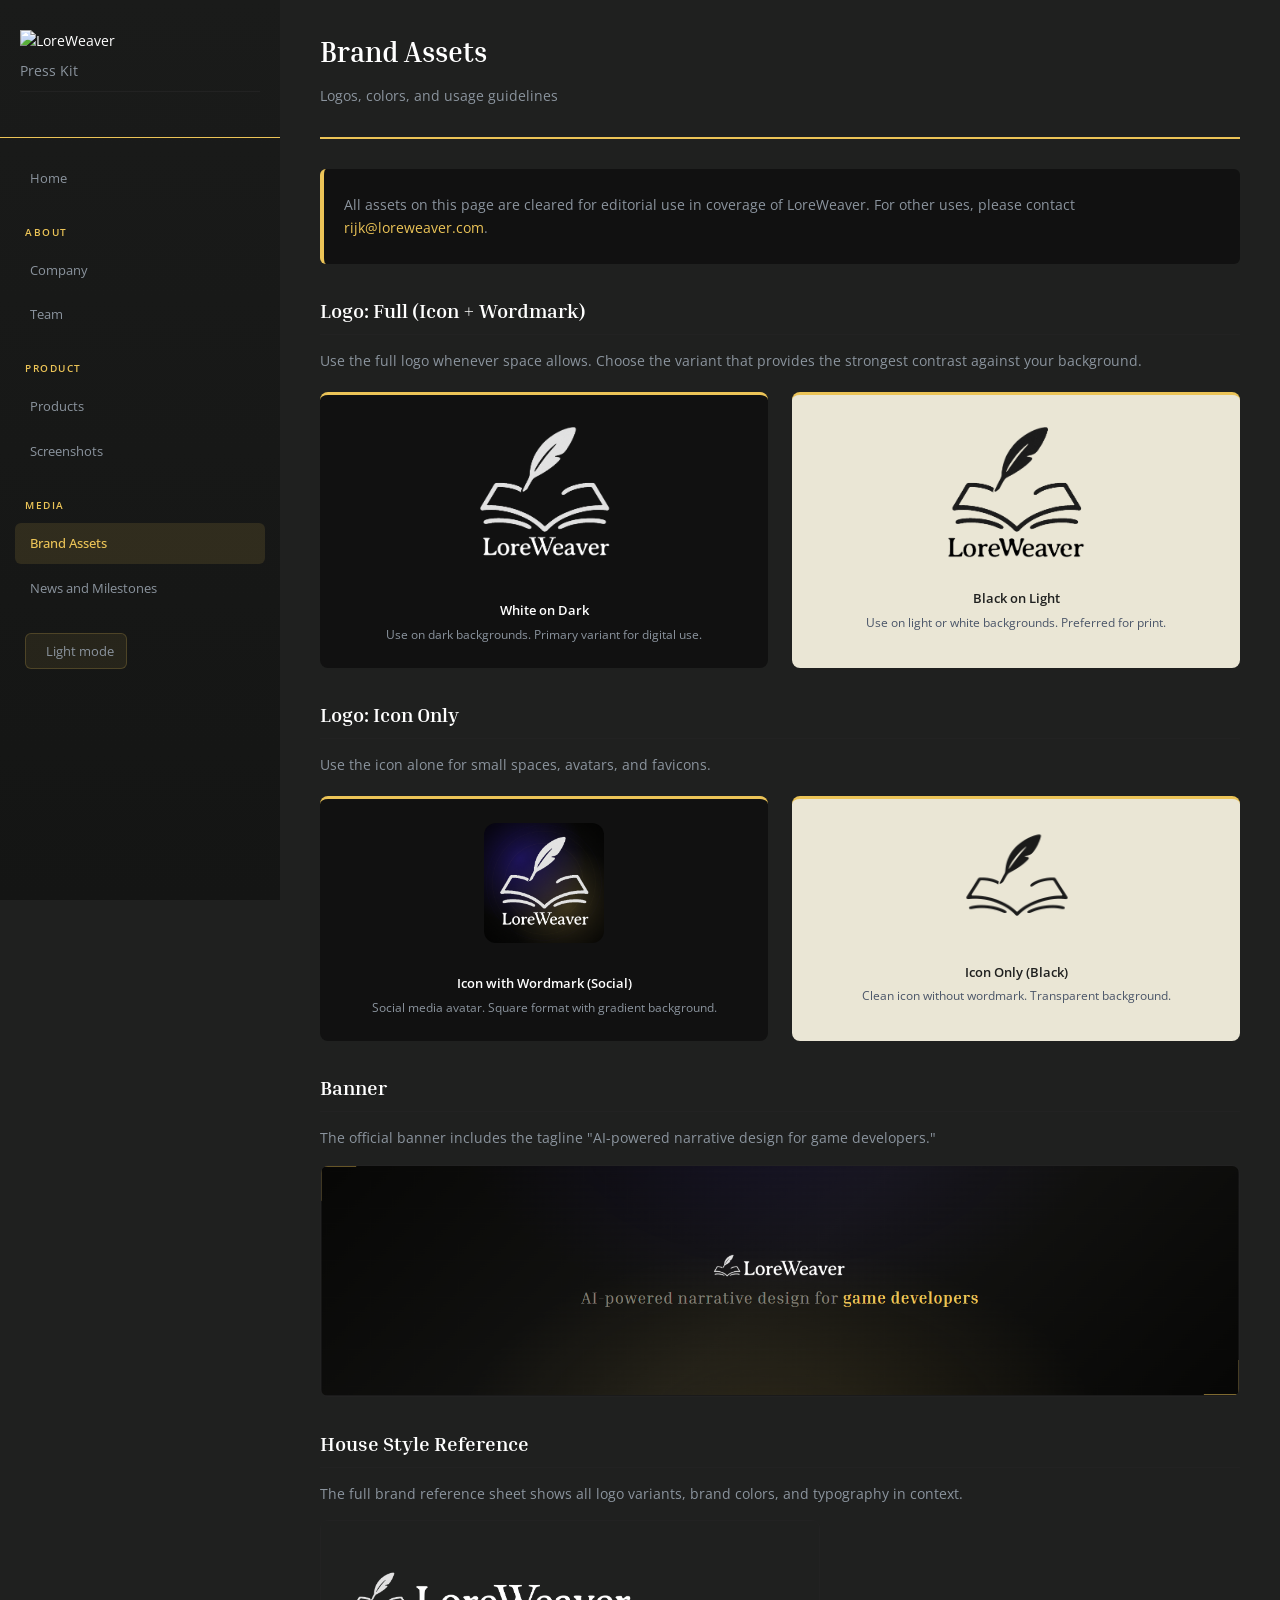
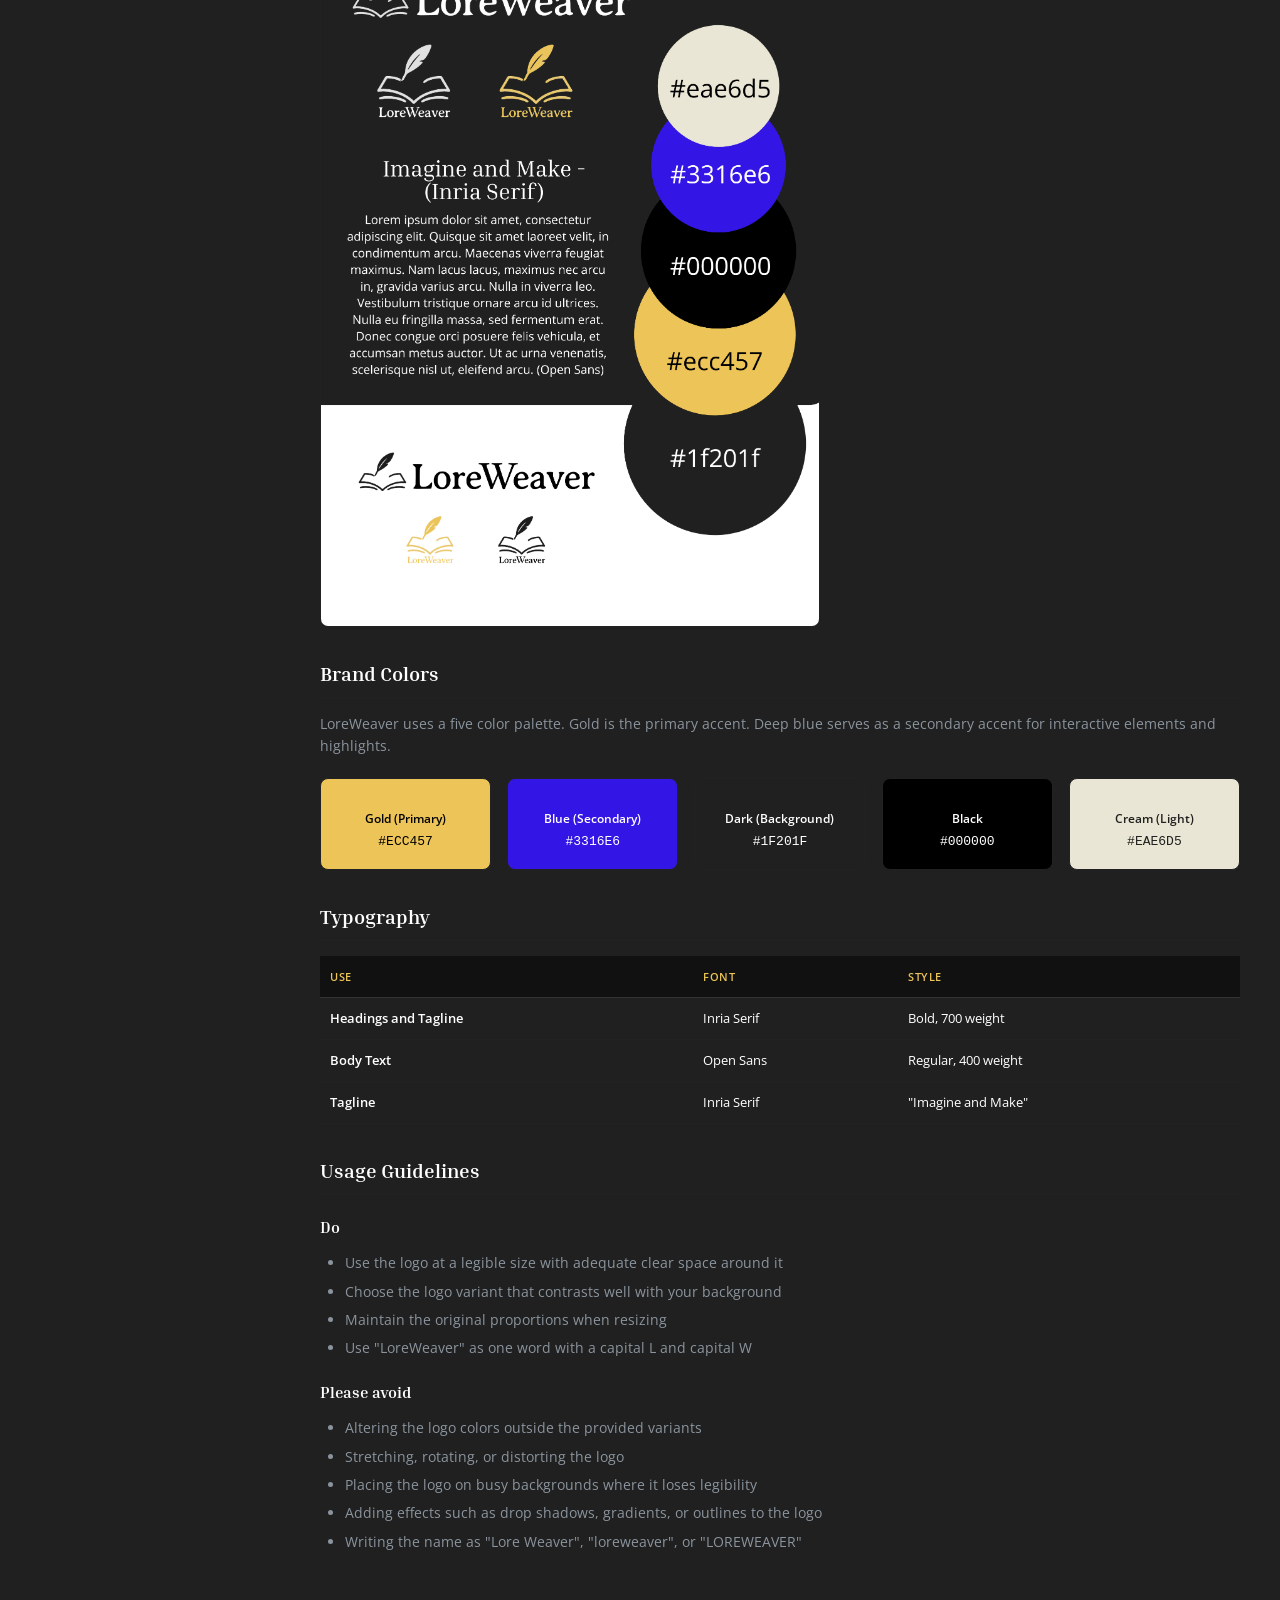
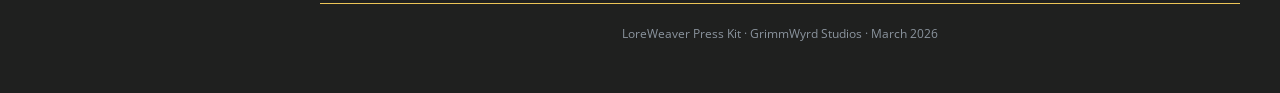
==== brand-assets.html @ c93833cc "Initial press kit site" ====
<!DOCTYPE html>
<html lang="en">
<head>
    <meta charset="UTF-8">
    <meta name="viewport" content="width=device-width, initial-scale=1.0">
    <title>Brand Assets - LoreWeaver Press Kit</title>
    <link rel="stylesheet" href="styles.css">
</head>
<body>
    <div class="page-wrapper">
        <nav class="sidebar">
            <div class="sidebar-logo">
                <img src="images/logo.png" alt="LoreWeaver">
                <h2>Press Kit</h2>
            </div>

            <div class="nav-section">
                <a href="index.html" class="nav-link">Home</a>
            </div>

            <div class="nav-section">
                <div class="nav-section-title">About</div>
                <a href="company.html" class="nav-link">Company</a>
                <a href="team.html" class="nav-link">Team</a>
            </div>

            <div class="nav-section">
                <div class="nav-section-title">Product</div>
                <a href="products.html" class="nav-link">Products</a>
                <a href="screenshots.html" class="nav-link">Screenshots</a>
            </div>

            <div class="nav-section">
                <div class="nav-section-title">Media</div>
                <a href="brand-assets.html" class="nav-link active">Brand Assets</a>
                <a href="news.html" class="nav-link">News and Milestones</a>
            </div>

            <button class="theme-toggle" id="theme-toggle" onclick="toggleTheme()" title="Toggle light/dark mode">
                <span class="theme-toggle-icon" id="theme-icon"></span> <span id="theme-label"></span>
            </button>
        </nav>

        <main class="main-content">
            <div class="page-header">
                <h1>Brand Assets</h1>
                <p class="subtitle">Logos, colors, and usage guidelines</p>
            </div>

            <div class="callout">
                <p>All assets on this page are cleared for editorial use in coverage of LoreWeaver. For other uses, please contact <a href="mailto:rijk@loreweaver.com">rijk@loreweaver.com</a>.</p>
            </div>

            <h2>Logo: Full (Icon + Wordmark)</h2>
            <p>Use the full logo whenever space allows. Choose the variant that provides the strongest contrast against your background.</p>

            <div class="asset-grid">
                <div class="asset-card dark-preview">
                    <img src="images/LoreWeaverLogo_white (1).png" alt="LoreWeaver logo, white on dark" style="max-width: 220px;">
                    <div class="asset-label" style="margin-top: 12px;">White on Dark</div>
                    <div class="asset-desc">Use on dark backgrounds. Primary variant for digital use.</div>
                </div>
                <div class="asset-card light-preview">
                    <img src="images/Logo Loreweaver transparant 2.png" alt="LoreWeaver logo, black on light" style="max-width: 220px;">
                    <div class="asset-label">Black on Light</div>
                    <div class="asset-desc">Use on light or white backgrounds. Preferred for print.</div>
                </div>
            </div>

            <h2>Logo: Icon Only</h2>
            <p>Use the icon alone for small spaces, avatars, and favicons.</p>

            <div class="asset-grid">
                <div class="asset-card dark-preview">
                    <img src="images/LoreWeaver Linkedin Logo.png" alt="LoreWeaver icon, white on dark gradient" style="max-width: 120px; border-radius: 12px;">
                    <div class="asset-label" style="margin-top: 12px;">Icon with Wordmark (Social)</div>
                    <div class="asset-desc">Social media avatar. Square format with gradient background.</div>
                </div>
                <div class="asset-card light-preview">
                    <img src="images/loreweaver_logo_black_plain.png" alt="LoreWeaver icon, black on white" style="max-width: 120px;">
                    <div class="asset-label">Icon Only (Black)</div>
                    <div class="asset-desc">Clean icon without wordmark. Transparent background.</div>
                </div>
            </div>

            <h2>Banner</h2>
            <p>The official banner includes the tagline "AI-powered narrative design for game developers."</p>

            <div style="border-radius: 8px; overflow: hidden; border: 1px solid var(--border-color); margin: 15px 0;">
                <img src="images/LoreWeaver Linkedin Banner.png" alt="LoreWeaver banner" style="width: 100%; display: block;">
            </div>

            <h2>House Style Reference</h2>
            <p>The full brand reference sheet shows all logo variants, brand colors, and typography in context.</p>

            <div style="border-radius: 8px; overflow: hidden; border: 1px solid var(--border-color); margin: 15px 0; max-width: 500px;">
                <img src="images/LoreWeaver Housestyle Reference.png" alt="LoreWeaver house style reference" style="width: 100%; display: block;">
            </div>

            <h2>Brand Colors</h2>
            <p>LoreWeaver uses a five color palette. Gold is the primary accent. Deep blue serves as a secondary accent for interactive elements and highlights.</p>

            <div class="swatch-grid">
                <div class="swatch" style="background: #ECC457;">
                    <div class="swatch-label" style="color: #000;">Gold (Primary)</div>
                    <div class="swatch-hex" style="color: #000;">#ECC457</div>
                </div>
                <div class="swatch" style="background: #3316E6;">
                    <div class="swatch-label" style="color: #FFF;">Blue (Secondary)</div>
                    <div class="swatch-hex" style="color: #FFF;">#3316E6</div>
                </div>
                <div class="swatch" style="background: #1F201F;">
                    <div class="swatch-label" style="color: #FFF;">Dark (Background)</div>
                    <div class="swatch-hex" style="color: #FFF;">#1F201F</div>
                </div>
                <div class="swatch" style="background: #000000;">
                    <div class="swatch-label" style="color: #FFF;">Black</div>
                    <div class="swatch-hex" style="color: #FFF;">#000000</div>
                </div>
                <div class="swatch" style="background: #EAE6D5;">
                    <div class="swatch-label" style="color: #1F201F;">Cream (Light)</div>
                    <div class="swatch-hex" style="color: #1F201F;">#EAE6D5</div>
                </div>
            </div>

            <h2>Typography</h2>
            <table>
                <thead>
                <tr>
                    <th>Use</th>
                    <th>Font</th>
                    <th>Style</th>
                </tr>
                </thead>
                <tbody>
                <tr>
                    <td><strong>Headings and Tagline</strong></td>
                    <td>Inria Serif</td>
                    <td>Bold, 700 weight</td>
                </tr>
                <tr>
                    <td><strong>Body Text</strong></td>
                    <td>Open Sans</td>
                    <td>Regular, 400 weight</td>
                </tr>
                <tr>
                    <td><strong>Tagline</strong></td>
                    <td>Inria Serif</td>
                    <td>"Imagine and Make"</td>
                </tr>
                </tbody>
            </table>

            <h2>Usage Guidelines</h2>
            <h3>Do</h3>
            <ul>
                <li>Use the logo at a legible size with adequate clear space around it</li>
                <li>Choose the logo variant that contrasts well with your background</li>
                <li>Maintain the original proportions when resizing</li>
                <li>Use "LoreWeaver" as one word with a capital L and capital W</li>
            </ul>

            <h3>Please avoid</h3>
            <ul>
                <li>Altering the logo colors outside the provided variants</li>
                <li>Stretching, rotating, or distorting the logo</li>
                <li>Placing the logo on busy backgrounds where it loses legibility</li>
                <li>Adding effects such as drop shadows, gradients, or outlines to the logo</li>
                <li>Writing the name as "Lore Weaver", "loreweaver", or "LOREWEAVER"</li>
            </ul>

            <div class="page-footer">
                LoreWeaver Press Kit &middot; GrimmWyrd Studios &middot; March 2026
            </div>
        </main>
    </div>
<script>
(function() {
    var theme = localStorage.getItem('presskit-theme') || 'dark';
    document.documentElement.setAttribute('data-theme', theme);
    function updateBtn(t) {
        var icon = document.getElementById('theme-icon');
        var label = document.getElementById('theme-label');
        if (icon) icon.textContent = '';
        if (label) label.textContent = t === 'dark' ? 'Light mode' : 'Dark mode';
    }
    window.toggleTheme = function() {
        var current = document.documentElement.getAttribute('data-theme') || 'dark';
        var next = current === 'dark' ? 'light' : 'dark';
        document.documentElement.setAttribute('data-theme', next);
        localStorage.setItem('presskit-theme', next);
        updateBtn(next);
    };
    document.addEventListener('DOMContentLoaded', function() { updateBtn(theme); });
})();
</script>
</body>
</html>
---- styles.css ----
/* LoreWeaver Press Kit - Dark Premium Theme */
/* Matches LoreWeaver house style */

@import url('https://fonts.googleapis.com/css2?family=Inria+Serif:wght@400;700&family=Open+Sans:wght@300;400;500;600;700&display=swap');

:root {
    --primary-color: #ECC457;
    --secondary-color: #D4A843;
    --accent-color: #ECC457;
    --tertiary-color: #3316E6;
    --text-color: #FFFFFF;
    --text-light: #8B949E;
    --border-color: #222222;
    --bg-light: #111111;
    --bg-white: #111111;
    --bg-body: #1F201F;
    --bg-cream: #eae6d5;
    --success-color: #38a169;
    --warning-color: #ECC457;
    --danger-color: #e53e3e;
    --info-color: #ECC457;
}

/* Light Mode Overrides */
[data-theme="light"] {
    --primary-color: #D4A843;
    --secondary-color: #B8922E;
    --accent-color: #D4A843;
    --text-color: #1F201F;
    --text-light: #4a5568;
    --border-color: #e2e8f0;
    --bg-light: #FFFFFF;
    --bg-white: #FFFFFF;
    --bg-body: #F5F5F0;
}

[data-theme="light"] .page-header h1,
[data-theme="light"] h2,
[data-theme="light"] h3 {
    color: #1F201F;
}

[data-theme="light"] td,
[data-theme="light"] strong,
[data-theme="light"] li strong {
    color: #1F201F;
}

[data-theme="light"] thead {
    background: #F0EDE6;
}

[data-theme="light"] th {
    border-bottom: 1px solid #d4cfc4;
}

[data-theme="light"] tbody tr:hover {
    background: #F9F8F5;
}

[data-theme="light"] .card {
    background: #FFFFFF;
    box-shadow: 0 1px 3px rgba(0, 0, 0, 0.1);
}

[data-theme="light"] blockquote,
[data-theme="light"] .callout {
    background: #FFFFFF;
}

[data-theme="light"] code {
    background: #F0EDE6;
}

/* Sidebar stays dark in both modes */
.sidebar,
.sidebar .nav-section-title,
.sidebar .nav-link,
.sidebar .nav-link:hover,
.sidebar .nav-link.active,
.sidebar .sidebar-logo h2 {
    color: revert;
}

.sidebar .nav-section-title {
    color: #ECC457;
}

.sidebar .nav-link {
    color: #8B949E;
}

.sidebar .nav-link:hover {
    color: #FFFFFF;
}

.sidebar .nav-link.active {
    color: #ECC457;
}

.sidebar .sidebar-logo h2 {
    color: #8B949E;
}

/* Theme Toggle Button */
.theme-toggle {
    display: flex;
    align-items: center;
    justify-content: center;
    margin: 10px 25px;
    padding: 8px 12px;
    background: rgba(236, 196, 87, 0.08);
    border: 1px solid rgba(236, 196, 87, 0.2);
    border-radius: 6px;
    color: #8B949E;
    font-size: 13px;
    font-family: 'Open Sans', sans-serif;
    cursor: pointer;
    transition: all 0.2s ease;
}

.theme-toggle:hover {
    background: rgba(236, 196, 87, 0.15);
    color: #FFFFFF;
}

.theme-toggle-icon {
    margin-right: 8px;
    font-size: 16px;
}

* {
    margin: 0;
    padding: 0;
    box-sizing: border-box;
}

body {
    font-family: 'Open Sans', -apple-system, BlinkMacSystemFont, 'Segoe UI', Roboto, sans-serif;
    font-size: 14px;
    line-height: 1.6;
    color: var(--text-color);
    background: var(--bg-body);
}

/* Layout */
.page-wrapper {
    display: flex;
    min-height: 100vh;
}

/* Sidebar Navigation */
.sidebar {
    width: 280px;
    background: linear-gradient(180deg, #1a1b1a, #141514);
    color: white;
    padding: 20px 0;
    position: fixed;
    height: 100vh;
    overflow-y: auto;
}

.sidebar-logo {
    padding: 10px 20px 30px;
    border-bottom: 1px solid var(--primary-color);
    margin-bottom: 20px;
}

.sidebar-logo img {
    max-width: 180px;
    height: auto;
}

.sidebar-logo h2 {
    font-family: 'Open Sans', sans-serif;
    font-size: 14px;
    font-weight: 400;
    color: var(--text-light);
    margin-top: 8px;
}

.nav-section {
    padding: 0 15px;
    margin-bottom: 25px;
}

.nav-section-title {
    font-size: 10px;
    text-transform: uppercase;
    letter-spacing: 1.5px;
    color: var(--primary-color);
    padding: 0 10px;
    margin-bottom: 10px;
    font-family: 'Open Sans', sans-serif;
    font-weight: 600;
}

.nav-link {
    display: block;
    padding: 10px 15px;
    color: var(--text-light);
    text-decoration: none;
    border-radius: 6px;
    margin-bottom: 4px;
    font-size: 13px;
    font-family: 'Open Sans', sans-serif;
    transition: all 0.2s ease;
}

.nav-link:hover {
    background: rgba(236, 196, 87, 0.08);
    color: #FFFFFF;
}

.nav-link.active {
    background: rgba(236, 196, 87, 0.12);
    color: var(--primary-color);
    font-weight: 500;
}

/* Main Content */
.main-content {
    flex: 1;
    margin-left: 280px;
    padding: 30px 40px;
    max-width: 1200px;
    background: var(--bg-body);
}

/* Page Header */
.page-header {
    margin-bottom: 30px;
    padding-bottom: 20px;
    border-bottom: 2px solid var(--primary-color);
}

.page-header h1 {
    font-family: 'Inria Serif', Georgia, serif;
    font-size: 28px;
    font-weight: 700;
    color: #FFFFFF;
    margin-bottom: 8px;
}

.page-header .subtitle {
    color: var(--text-light);
    font-size: 14px;
}

.page-header .version-badge {
    display: inline-block;
    background: var(--primary-color);
    color: #000000;
    padding: 3px 10px;
    border-radius: 4px;
    font-size: 11px;
    font-weight: 600;
    margin-left: 10px;
    vertical-align: middle;
    font-family: 'Open Sans', sans-serif;
}

/* Section Headers */
h2 {
    font-family: 'Inria Serif', Georgia, serif;
    font-size: 20px;
    font-weight: 700;
    color: #FFFFFF;
    margin: 30px 0 15px 0;
    padding-bottom: 8px;
    border-bottom: 1px solid var(--border-color);
}

h3 {
    font-family: 'Inria Serif', Georgia, serif;
    font-size: 16px;
    font-weight: 700;
    color: #FFFFFF;
    margin: 20px 0 12px 0;
}

h4 {
    font-family: 'Inria Serif', Georgia, serif;
    font-size: 14px;
    font-weight: 700;
    color: var(--text-light);
    margin: 15px 0 10px 0;
}

/* Cards */
.card {
    background: #111111;
    border-radius: 8px;
    box-shadow: 0 1px 3px rgba(0, 0, 0, 0.4);
    padding: 20px;
    margin-bottom: 20px;
    border-top: 3px solid var(--primary-color);
}

/* Tables */
table {
    width: 100%;
    border-collapse: collapse;
    margin: 15px 0;
    font-size: 13px;
}

thead {
    background: #111111;
}

th {
    padding: 12px 10px;
    text-align: left;
    font-weight: 600;
    font-size: 11px;
    color: var(--primary-color);
    text-transform: uppercase;
    letter-spacing: 0.5px;
    border-bottom: 1px solid #333333;
}

td {
    padding: 10px;
    border-bottom: 1px solid var(--border-color);
    color: #FFFFFF;
}

tbody tr:hover {
    background: #1a1a1a;
}

/* Callouts */
.callout {
    padding: 15px 20px;
    border-radius: 6px;
    margin: 15px 0;
    border-left: 4px solid var(--primary-color);
    background: #111111;
    color: var(--text-light);
}

blockquote {
    padding: 15px 20px;
    border-radius: 6px;
    margin: 15px 0;
    border-left: 4px solid var(--primary-color);
    background: #111111;
    color: var(--text-light);
}

blockquote p {
    margin: 0;
}

/* Lists */
ul, ol {
    margin: 10px 0;
    padding-left: 25px;
}

li {
    margin: 6px 0;
    color: var(--text-light);
}

li strong {
    color: #FFFFFF;
}

/* Paragraphs */
p {
    margin: 10px 0;
    color: var(--text-light);
}

/* Bold and Strong */
strong {
    font-weight: 600;
    color: #FFFFFF;
}

/* Links */
a {
    color: var(--primary-color);
    text-decoration: none;
}

a:hover {
    text-decoration: underline;
}

/* Horizontal Rules */
hr {
    border: none;
    border-top: 1px solid var(--primary-color);
    margin: 30px 0;
}

/* Footer */
.page-footer {
    margin-top: 50px;
    padding: 20px 0;
    border-top: 1px solid var(--primary-color);
    color: var(--text-light);
    font-size: 12px;
    text-align: center;
}

/* Hero */
.hero { text-align: center; padding: 40px 0 30px; }
.hero h1 { font-family: 'Inria Serif', serif; font-size: 36px; color: #FFFFFF; margin-bottom: 12px; border-bottom: none; }
.hero .tagline { color: var(--text-light); font-size: 16px; margin-bottom: 8px; }

/* Metrics Grid */
.metrics-grid { display: grid; grid-template-columns: repeat(4, 1fr); gap: 20px; margin: 30px 0; }
.metric-card { background: #111111; border-radius: 8px; padding: 24px; text-align: center; border-top: 3px solid var(--primary-color); }
.metric-value { font-family: 'Inria Serif', serif; font-size: 32px; font-weight: 700; color: var(--primary-color); }
.metric-label { font-size: 12px; color: var(--text-light); text-transform: uppercase; letter-spacing: 0.5px; margin-top: 8px; }

[data-theme="light"] .metric-card { background: #FFFFFF; box-shadow: 0 1px 3px rgba(0,0,0,0.1); }
[data-theme="light"] .hero h1 { color: #1F201F; }

/* Quick Links */
.quick-links { display: grid; grid-template-columns: repeat(2, 1fr); gap: 20px; margin: 20px 0; }
.quick-link-group { background: #111111; border-radius: 8px; padding: 20px; border-top: 3px solid var(--primary-color); }
.quick-link-group h3 { font-family: 'Inria Serif', serif; font-size: 14px; color: var(--primary-color); text-transform: uppercase; letter-spacing: 0.5px; margin-bottom: 12px; }
.quick-link-group a { display: block; color: var(--text-light); text-decoration: none; padding: 4px 0; font-size: 13px; }
.quick-link-group a:hover { color: #FFFFFF; }
[data-theme="light"] .quick-link-group { background: #FFFFFF; box-shadow: 0 1px 3px rgba(0,0,0,0.1); }
[data-theme="light"] .quick-link-group a:hover { color: #1F201F; }

/* Team Grid */
.team-grid {
    display: grid;
    grid-template-columns: repeat(3, 1fr);
    gap: 24px;
    margin: 20px 0;
}

.team-card {
    background: #111111;
    border-radius: 8px;
    padding: 24px;
    text-align: center;
    border-top: 3px solid var(--primary-color);
}

.team-card img {
    width: 120px;
    height: 120px;
    border-radius: 50%;
    object-fit: cover;
    margin-bottom: 16px;
    border: 2px solid var(--primary-color);
}

.team-card .team-name {
    font-family: 'Inria Serif', serif;
    font-size: 16px;
    font-weight: 700;
    color: #FFFFFF;
    margin-bottom: 4px;
}

.team-card .team-role {
    font-size: 13px;
    color: var(--primary-color);
    font-weight: 600;
    margin-bottom: 8px;
}

.team-card .team-bio {
    font-size: 13px;
    color: var(--text-light);
    line-height: 1.5;
}

[data-theme="light"] .team-card {
    background: #FFFFFF;
    box-shadow: 0 1px 3px rgba(0,0,0,0.1);
}

[data-theme="light"] .team-card .team-name {
    color: #1F201F;
}

/* Asset Grid */
.asset-grid {
    display: grid;
    grid-template-columns: repeat(2, 1fr);
    gap: 24px;
    margin: 20px 0;
}

.asset-card {
    background: #111111;
    border-radius: 8px;
    padding: 24px;
    border-top: 3px solid var(--primary-color);
    text-align: center;
}

.asset-card.dark-preview {
    background: #111111;
}

.asset-card.light-preview {
    background: #eae6d5;
}

[data-theme="light"] .asset-card.dark-preview {
    background: #1F201F;
}

[data-theme="light"] .asset-card.light-preview {
    background: #eae6d5;
}

.asset-card img {
    max-width: 200px;
    max-height: 150px;
    height: auto;
    margin-bottom: 12px;
}

.asset-card .asset-label {
    font-size: 13px;
    font-weight: 600;
    color: #FFFFFF;
    margin-bottom: 4px;
}

.asset-card.light-preview .asset-label {
    color: #1F201F;
}

.asset-card .asset-desc {
    font-size: 12px;
    color: var(--text-light);
}

.asset-card.light-preview .asset-desc {
    color: #4a5568;
}

/* Color Swatches */
.swatch-grid {
    display: grid;
    grid-template-columns: repeat(5, 1fr);
    gap: 16px;
    margin: 20px 0;
}

.swatch {
    border-radius: 8px;
    padding: 30px 16px 16px;
    text-align: center;
    border: 1px solid var(--border-color);
}

.swatch .swatch-label {
    font-size: 12px;
    font-weight: 600;
    margin-bottom: 4px;
}

.swatch .swatch-hex {
    font-size: 13px;
    font-family: 'Consolas', monospace;
}

/* Screenshot Gallery */
.screenshot-grid {
    display: grid;
    grid-template-columns: 1fr;
    gap: 30px;
    margin: 20px 0;
}

.screenshot-item {
    background: #111111;
    border-radius: 8px;
    overflow: hidden;
    border: 1px solid var(--border-color);
}

.screenshot-item img {
    width: 100%;
    display: block;
    cursor: pointer;
    transition: transform 0.2s;
}

.screenshot-item img:hover {
    transform: scale(1.01);
}

.screenshot-item .screenshot-caption {
    padding: 16px 20px;
    font-size: 13px;
    color: var(--text-light);
}

.screenshot-item .screenshot-caption strong {
    color: #FFFFFF;
    display: block;
    margin-bottom: 4px;
}

[data-theme="light"] .screenshot-item {
    background: #FFFFFF;
    box-shadow: 0 1px 3px rgba(0,0,0,0.1);
}

/* Boilerplate / Copy Block */
.copy-block {
    background: #111111;
    border-radius: 8px;
    padding: 20px;
    margin: 15px 0;
    border-left: 4px solid var(--primary-color);
    position: relative;
}

.copy-block p {
    color: var(--text-light);
    margin: 0;
    line-height: 1.7;
}

.copy-block .copy-label {
    font-size: 11px;
    text-transform: uppercase;
    letter-spacing: 1px;
    color: var(--primary-color);
    font-weight: 600;
    margin-bottom: 8px;
    display: block;
}

[data-theme="light"] .copy-block {
    background: #FFFFFF;
}

/* Milestone Timeline */
.timeline {
    margin: 20px 0;
    padding-left: 0;
    list-style: none;
}

.timeline-item {
    position: relative;
    padding: 0 0 24px 30px;
    border-left: 2px solid var(--border-color);
    margin-left: 8px;
}

.timeline-item:last-child {
    border-left-color: transparent;
}

.timeline-item::before {
    content: '';
    position: absolute;
    left: -7px;
    top: 4px;
    width: 12px;
    height: 12px;
    border-radius: 50%;
    background: var(--primary-color);
}

.timeline-item .timeline-date {
    font-size: 12px;
    color: var(--primary-color);
    font-weight: 600;
    margin-bottom: 4px;
}

.timeline-item .timeline-content {
    font-size: 14px;
    color: var(--text-light);
}

.timeline-item .timeline-content strong {
    color: #FFFFFF;
}

/* Responsive */
@media (max-width: 1024px) {
    .sidebar {
        width: 240px;
    }
    .main-content {
        margin-left: 240px;
        padding: 20px;
    }
}

@media (max-width: 768px) {
    .sidebar {
        position: relative;
        width: 100%;
        height: auto;
    }
    .main-content {
        margin-left: 0;
    }
    .page-wrapper {
        flex-direction: column;
    }
    .team-grid {
        grid-template-columns: repeat(2, 1fr);
    }
    .asset-grid {
        grid-template-columns: 1fr;
    }
    .swatch-grid {
        grid-template-columns: repeat(3, 1fr);
    }
    .metrics-grid {
        grid-template-columns: repeat(2, 1fr);
    }
    .quick-links {
        grid-template-columns: 1fr;
    }
}

@media (max-width: 480px) {
    .team-grid {
        grid-template-columns: 1fr;
    }
    .swatch-grid {
        grid-template-columns: repeat(2, 1fr);
    }
}

/* Print Styles */
@media print {
    .sidebar {
        display: none;
    }
    .main-content {
        margin-left: 0;
        padding: 0;
    }
    .page-wrapper {
        display: block;
    }
    .card {
        box-shadow: none;
        border: 1px solid var(--border-color);
    }
}
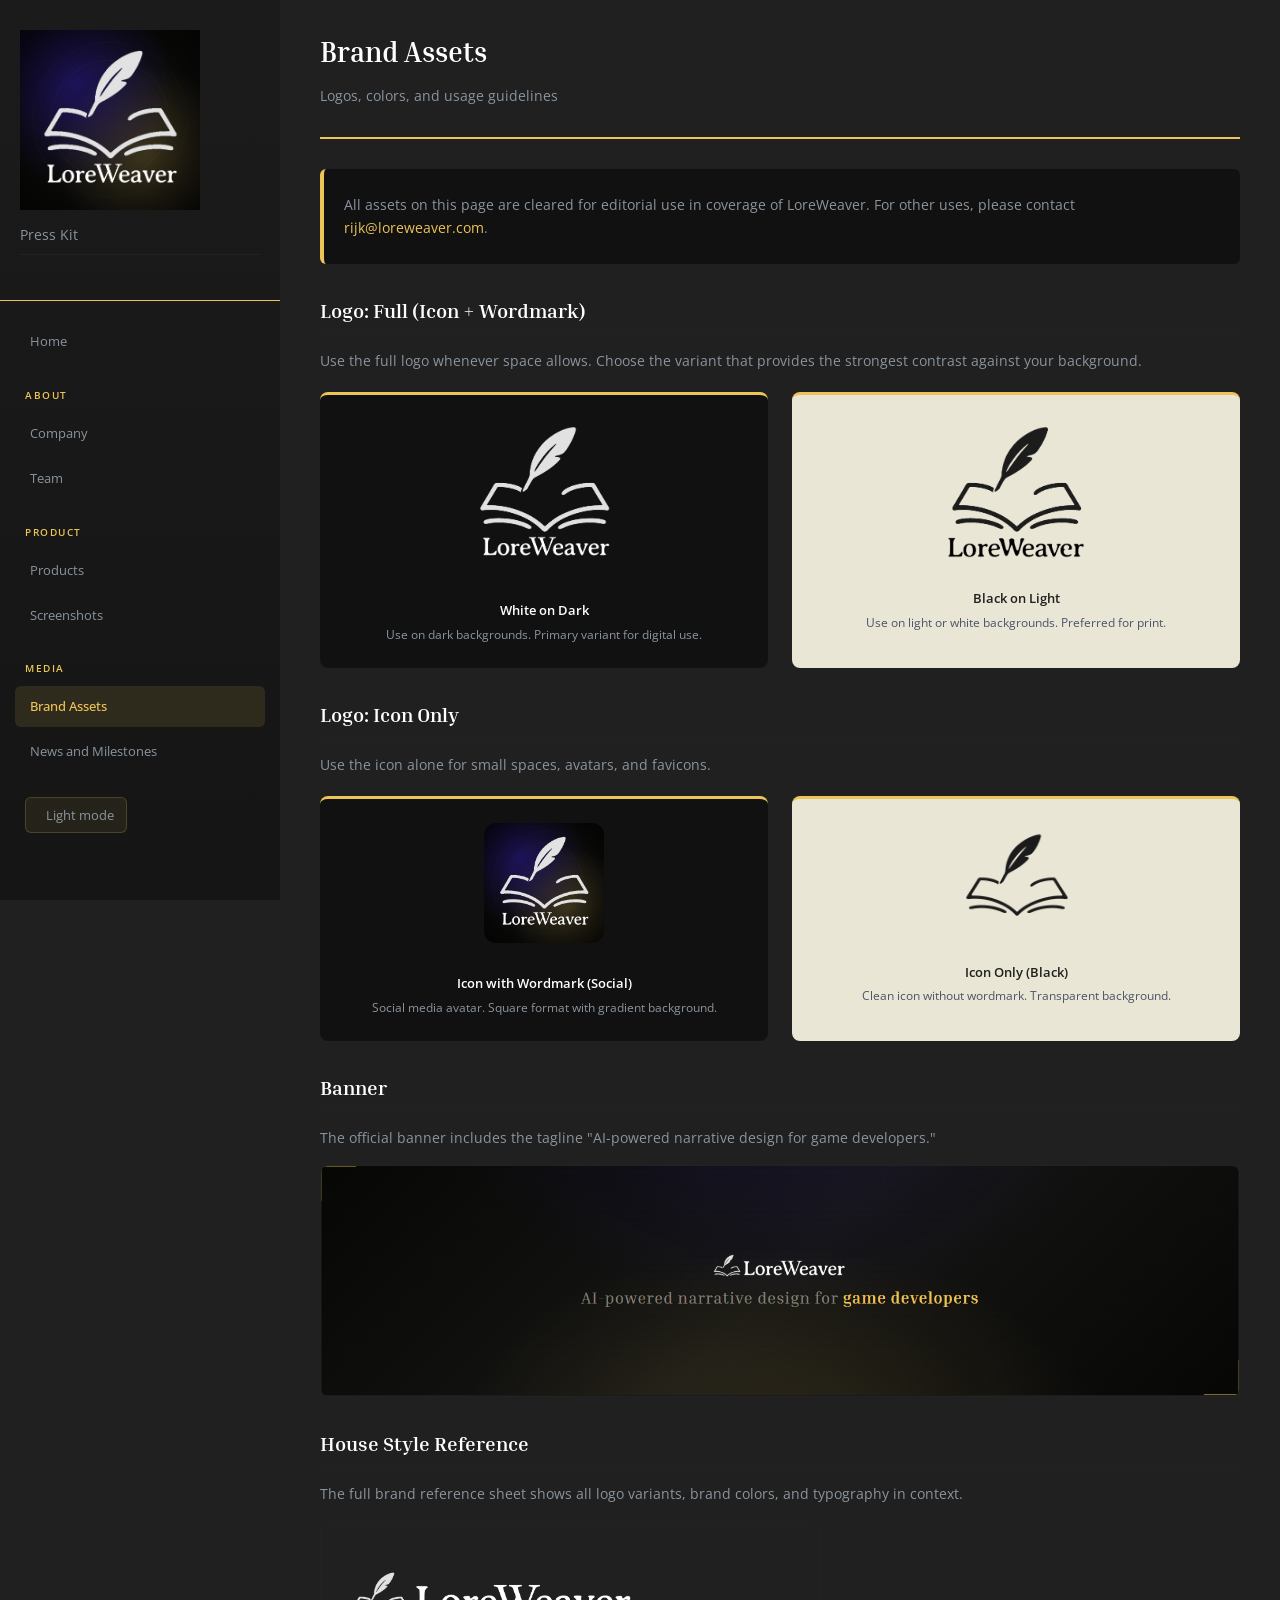
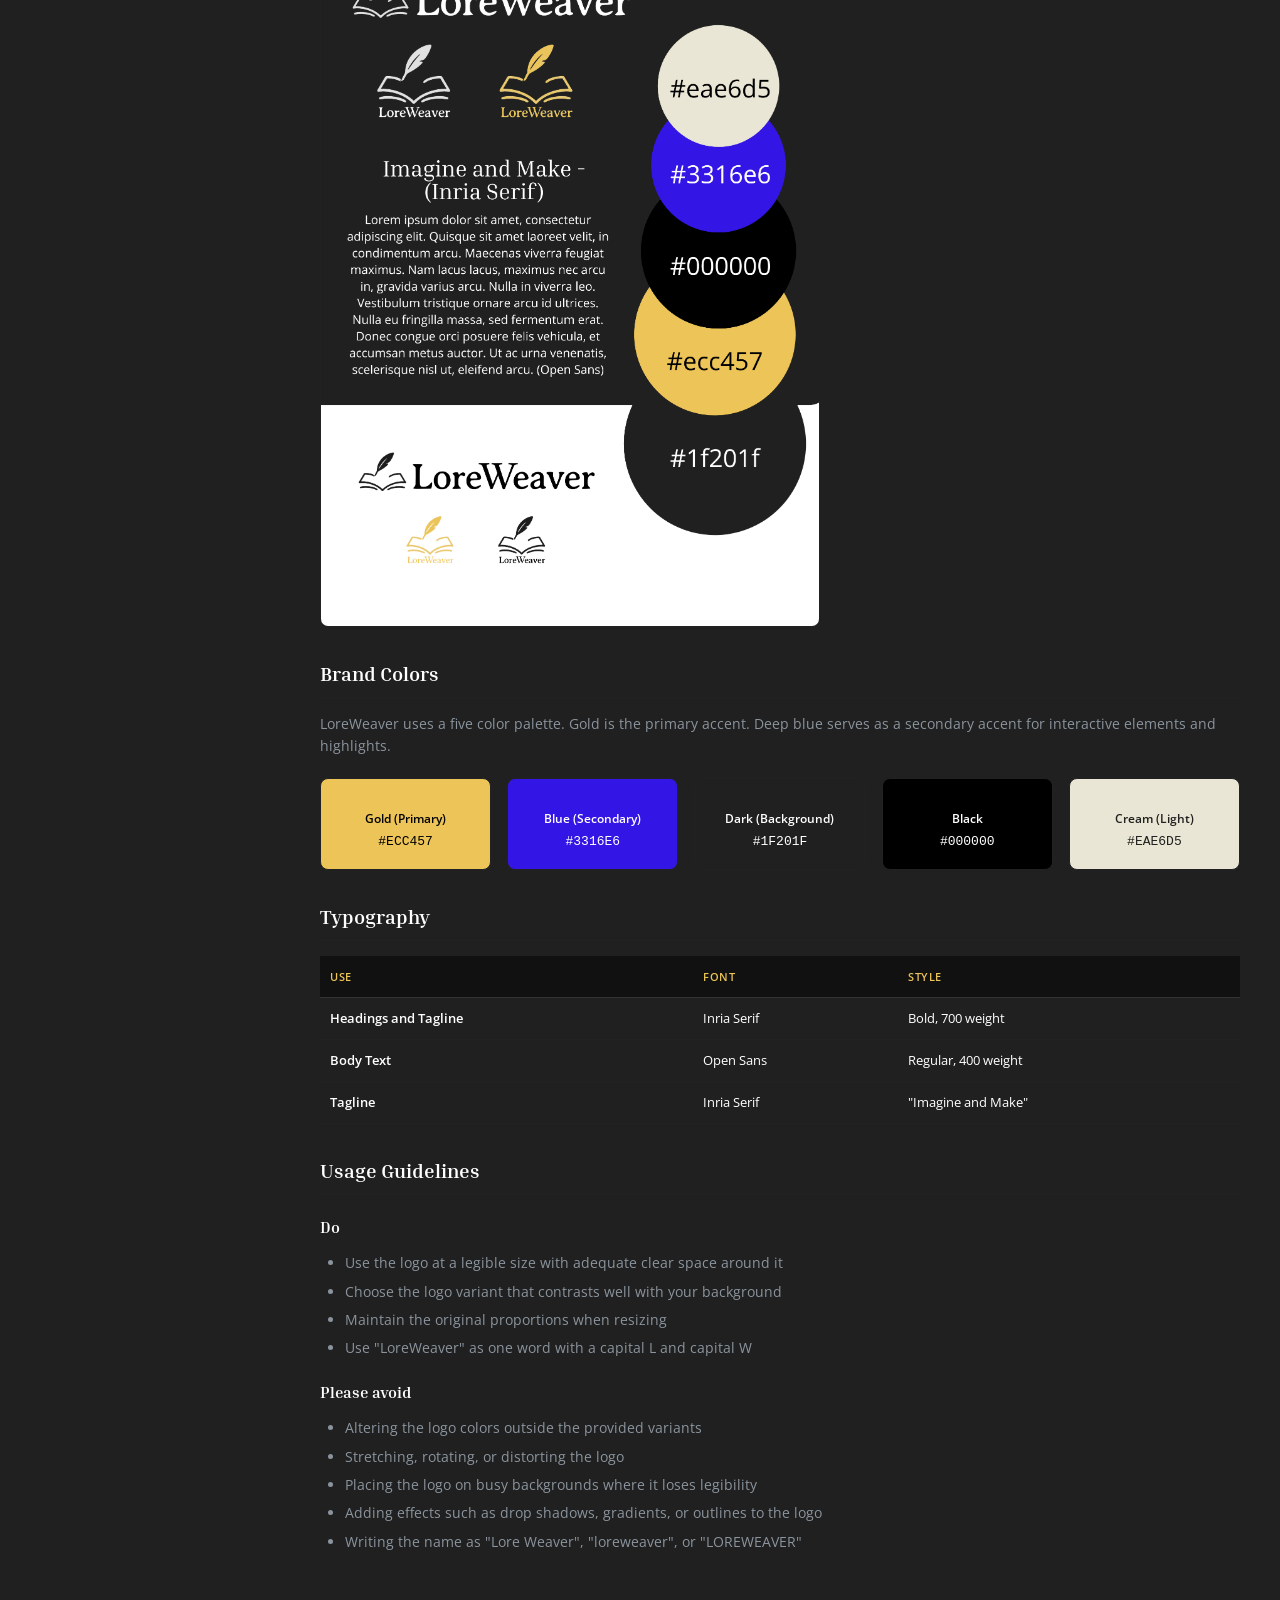
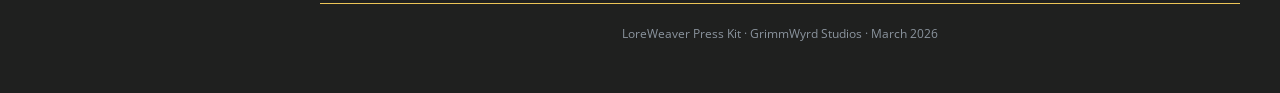
==== commit cdc40e47: "Fix sidebar logo path, add missing logo.png" ====
--- a/brand-assets.html
+++ b/brand-assets.html
@@ -10,7 +10,7 @@
     <div class="page-wrapper">
         <nav class="sidebar">
             <div class="sidebar-logo">
-                <img src="images/logo.png" alt="LoreWeaver">
+                <img src="images/LoreWeaver Linkedin Logo.png" alt="LoreWeaver">
                 <h2>Press Kit</h2>
             </div>
 
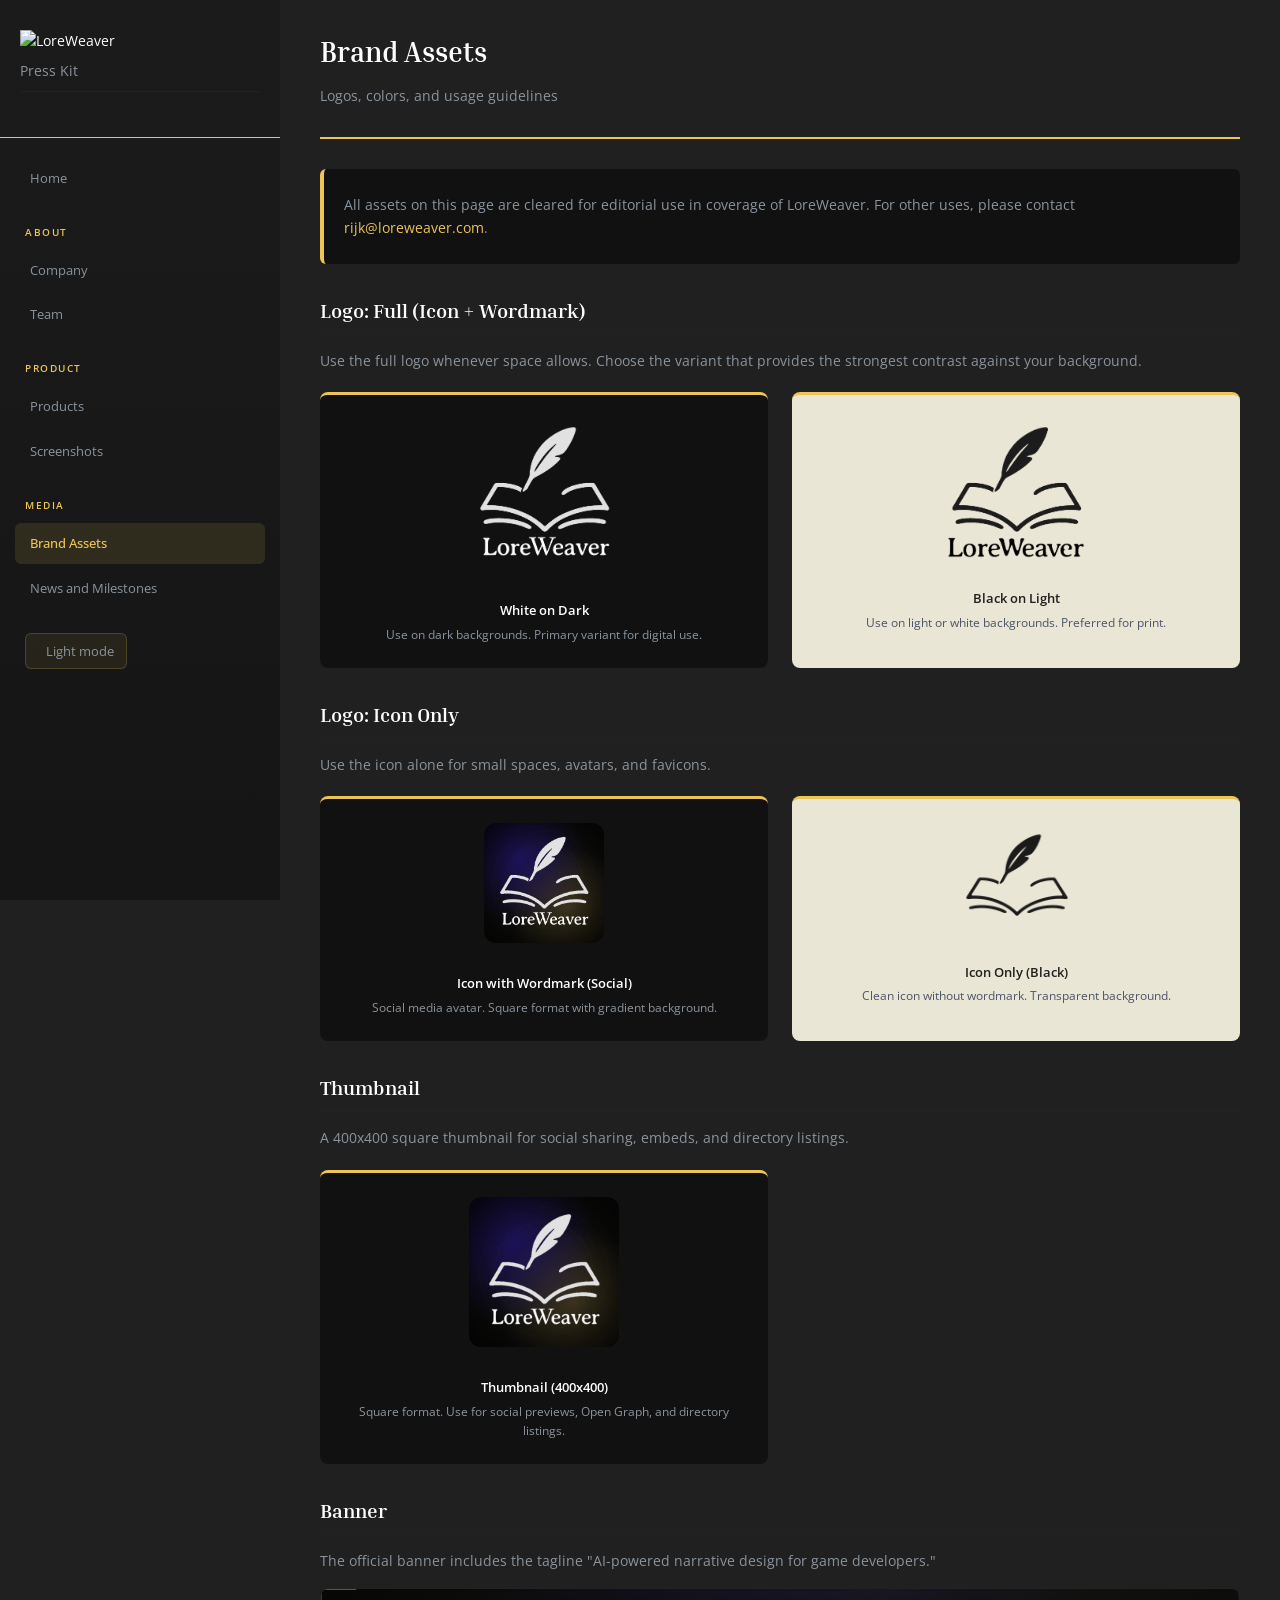
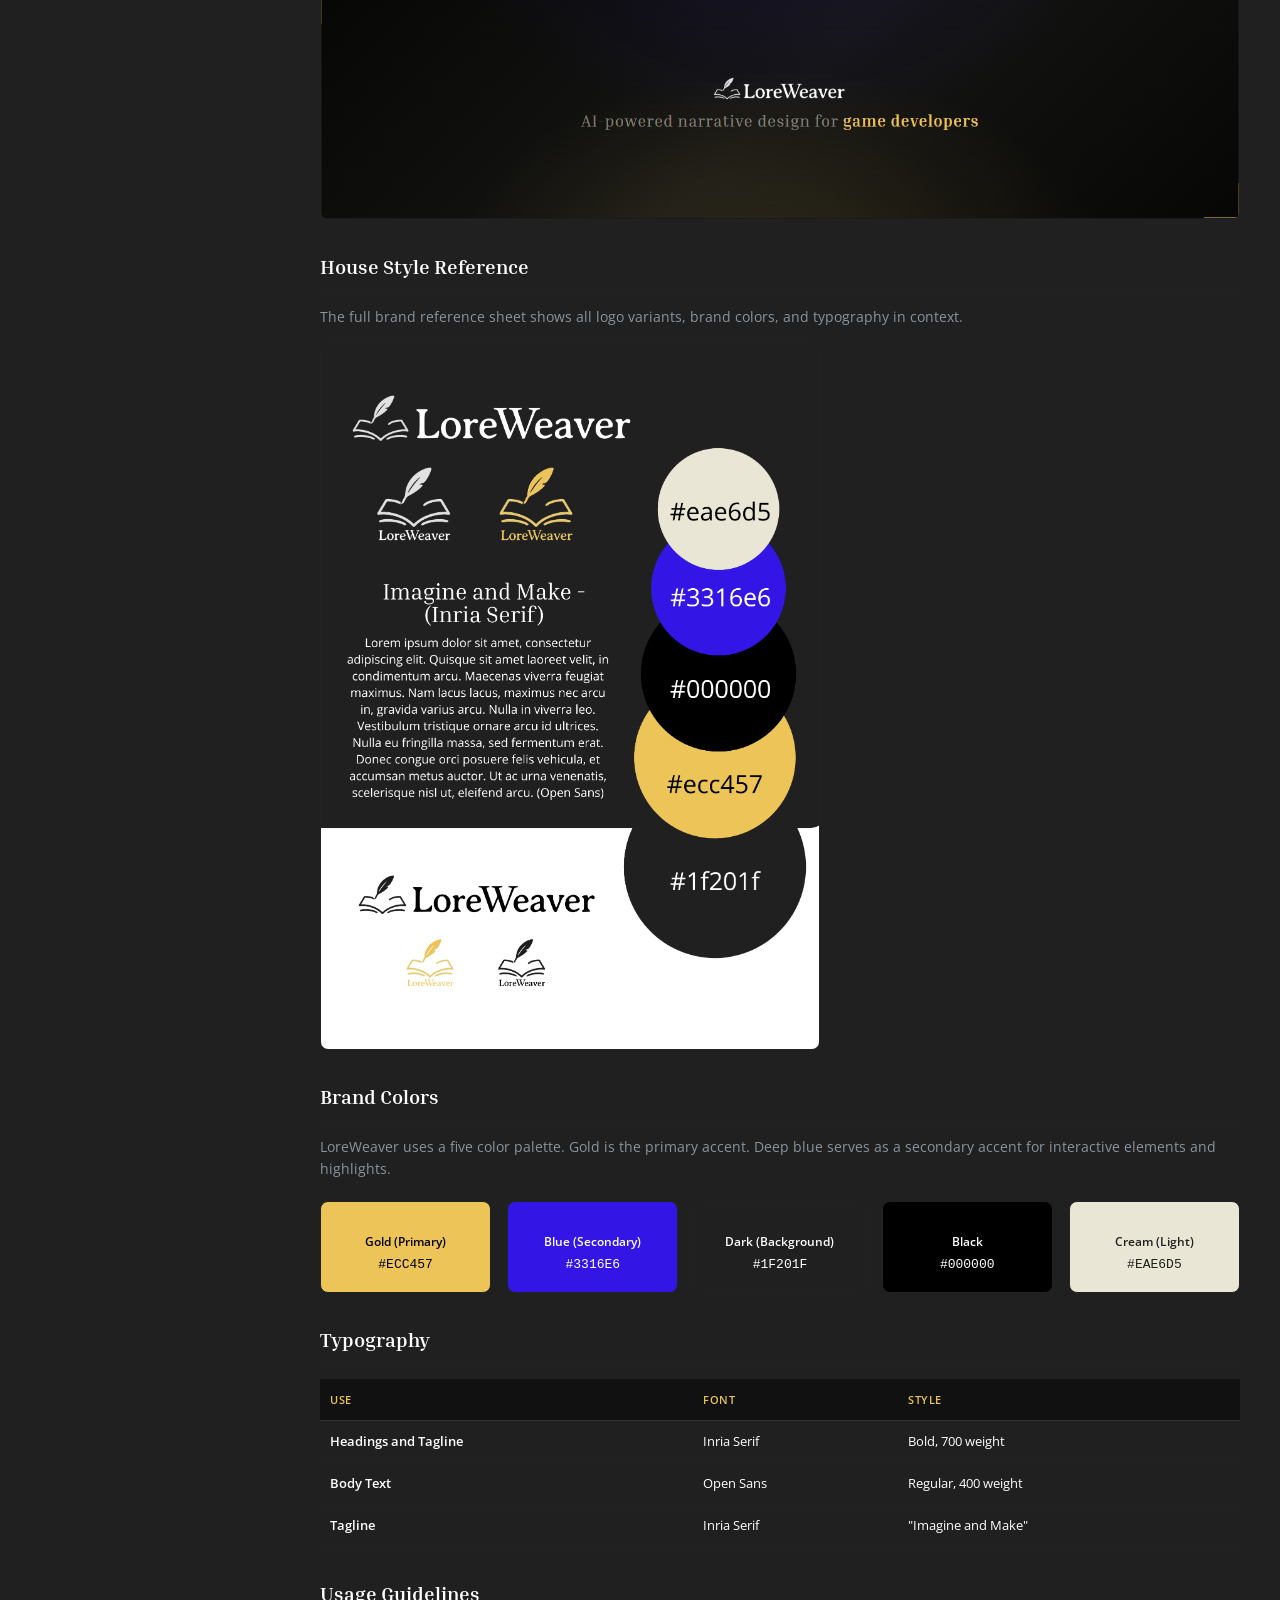
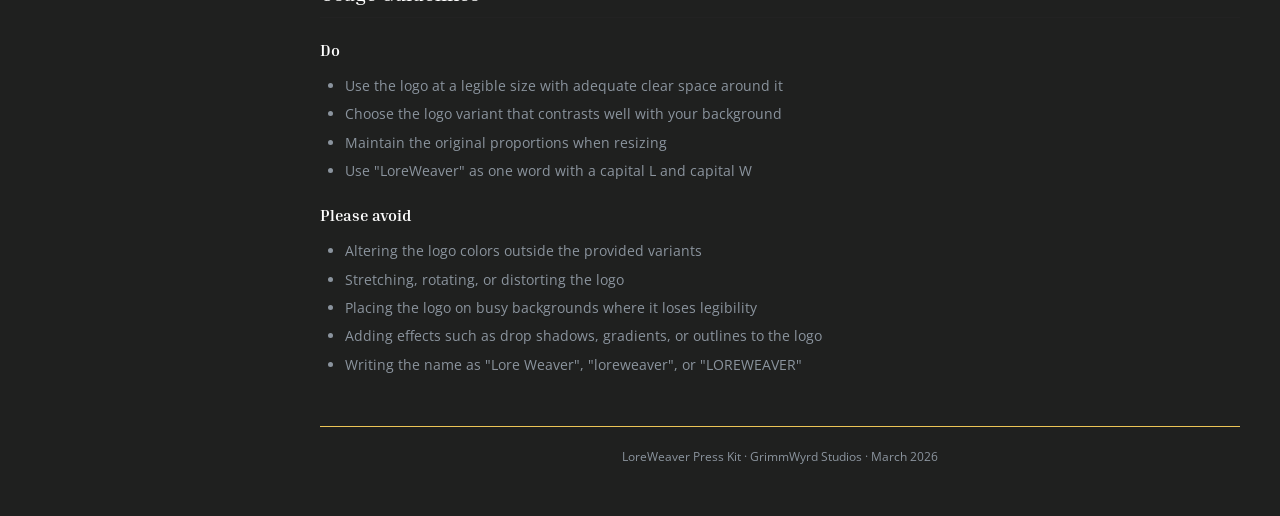
==== commit 48734b2f: "Add thumbnail to brand assets page and OG meta tags to all pages" ====
--- a/brand-assets.html
+++ b/brand-assets.html
@@ -4,13 +4,15 @@
     <meta charset="UTF-8">
     <meta name="viewport" content="width=device-width, initial-scale=1.0">
     <title>Brand Assets - LoreWeaver Press Kit</title>
+    <meta property="og:image" content="images/loreweaver-thumbnail-400x400.png">
+    <meta property="og:type" content="website">
     <link rel="stylesheet" href="styles.css">
 </head>
 <body>
     <div class="page-wrapper">
         <nav class="sidebar">
             <div class="sidebar-logo">
-                <img src="images/LoreWeaver Linkedin Logo.png" alt="LoreWeaver">
+                <img src="images/logo.png" alt="LoreWeaver">
                 <h2>Press Kit</h2>
             </div>
 
@@ -80,6 +82,17 @@
                     <img src="images/loreweaver_logo_black_plain.png" alt="LoreWeaver icon, black on white" style="max-width: 120px;">
                     <div class="asset-label">Icon Only (Black)</div>
                     <div class="asset-desc">Clean icon without wordmark. Transparent background.</div>
+                </div>
+            </div>
+
+            <h2>Thumbnail</h2>
+            <p>A 400x400 square thumbnail for social sharing, embeds, and directory listings.</p>
+
+            <div class="asset-grid">
+                <div class="asset-card dark-preview">
+                    <img src="images/loreweaver-thumbnail-400x400.png" alt="LoreWeaver thumbnail 400x400" style="max-width: 200px; border-radius: 12px;">
+                    <div class="asset-label" style="margin-top: 12px;">Thumbnail (400x400)</div>
+                    <div class="asset-desc">Square format. Use for social previews, Open Graph, and directory listings.</div>
                 </div>
             </div>
 
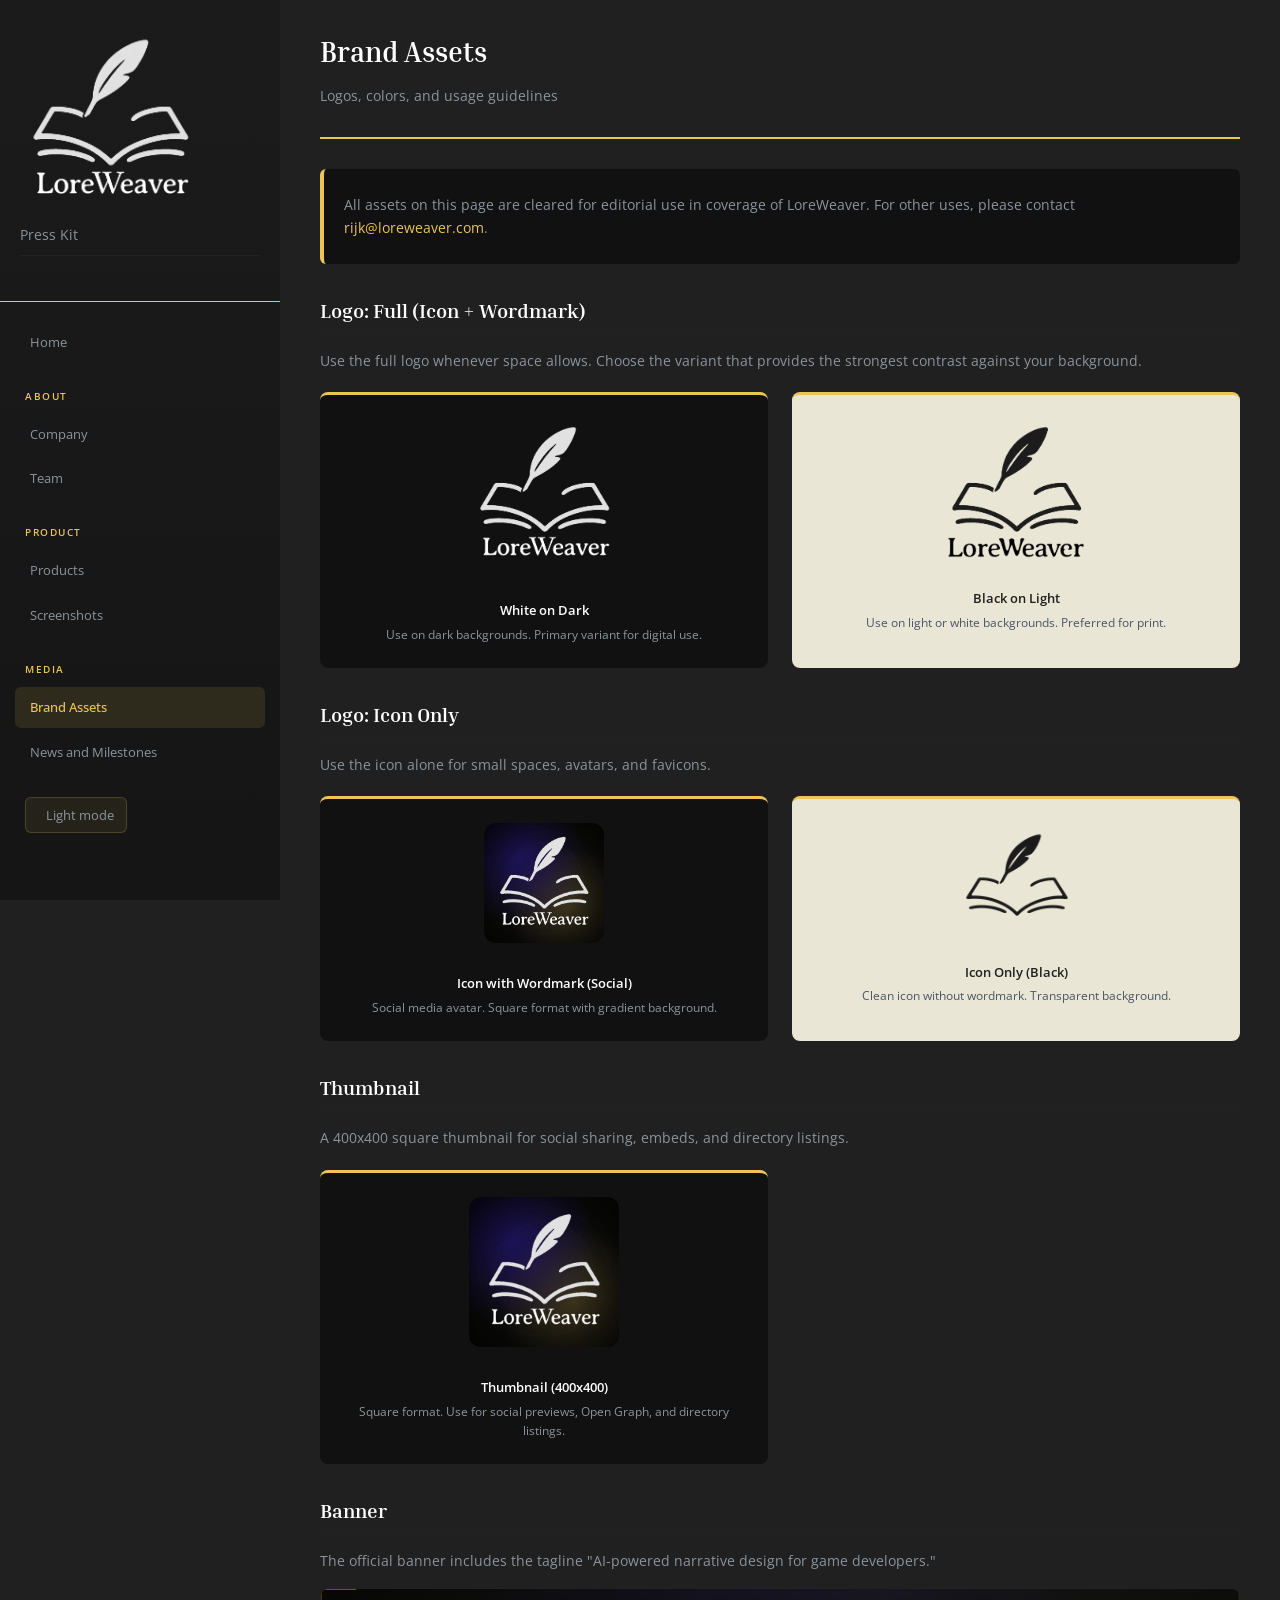
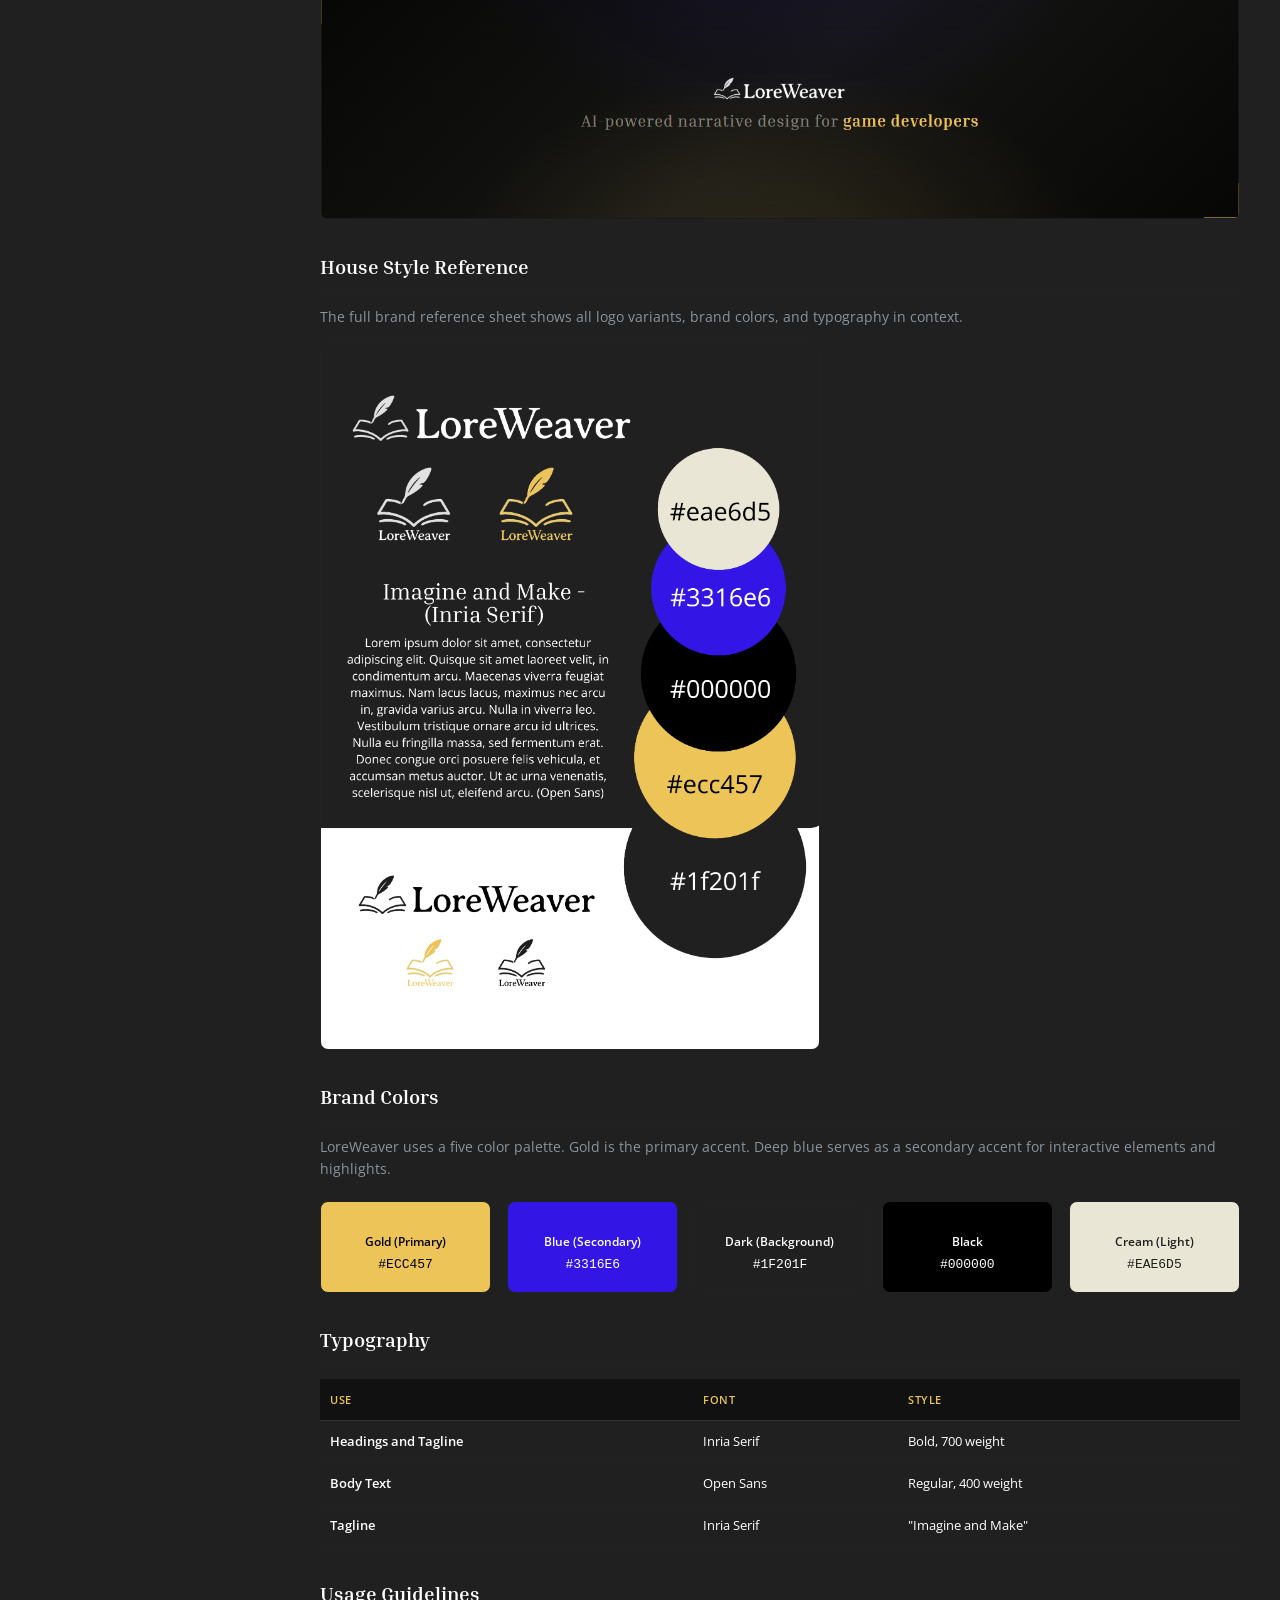
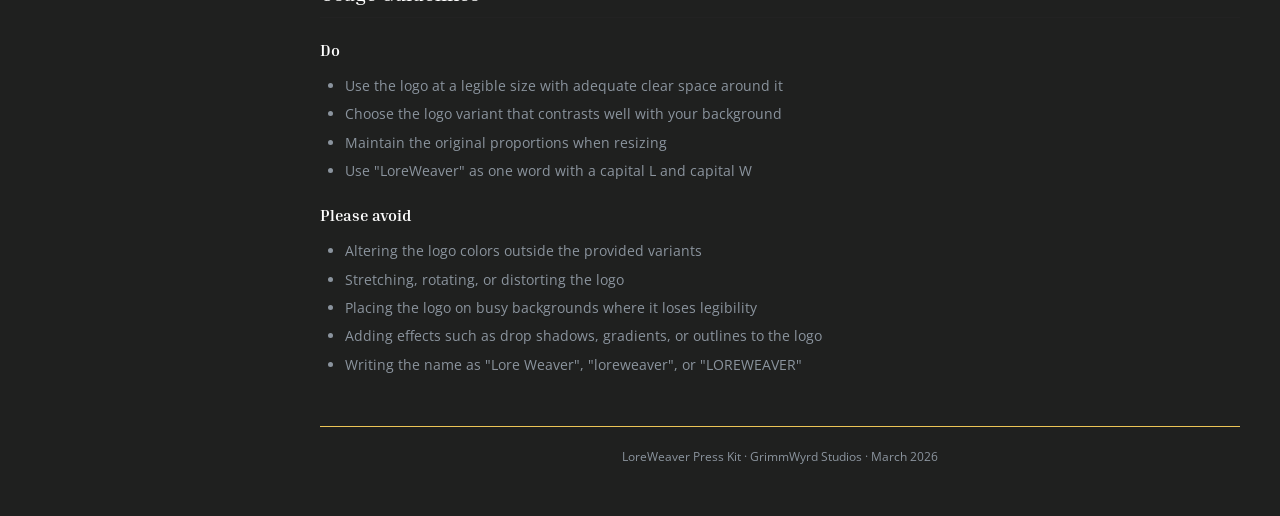
==== commit 901cb4ff: "Update sidebar logo to white wordmark" ====
--- a/brand-assets.html
+++ b/brand-assets.html
@@ -12,7 +12,7 @@
     <div class="page-wrapper">
         <nav class="sidebar">
             <div class="sidebar-logo">
-                <img src="images/logo.png" alt="LoreWeaver">
+                <img src="images/LoreWeaverLogo_white (1).png" alt="LoreWeaver">
                 <h2>Press Kit</h2>
             </div>
 
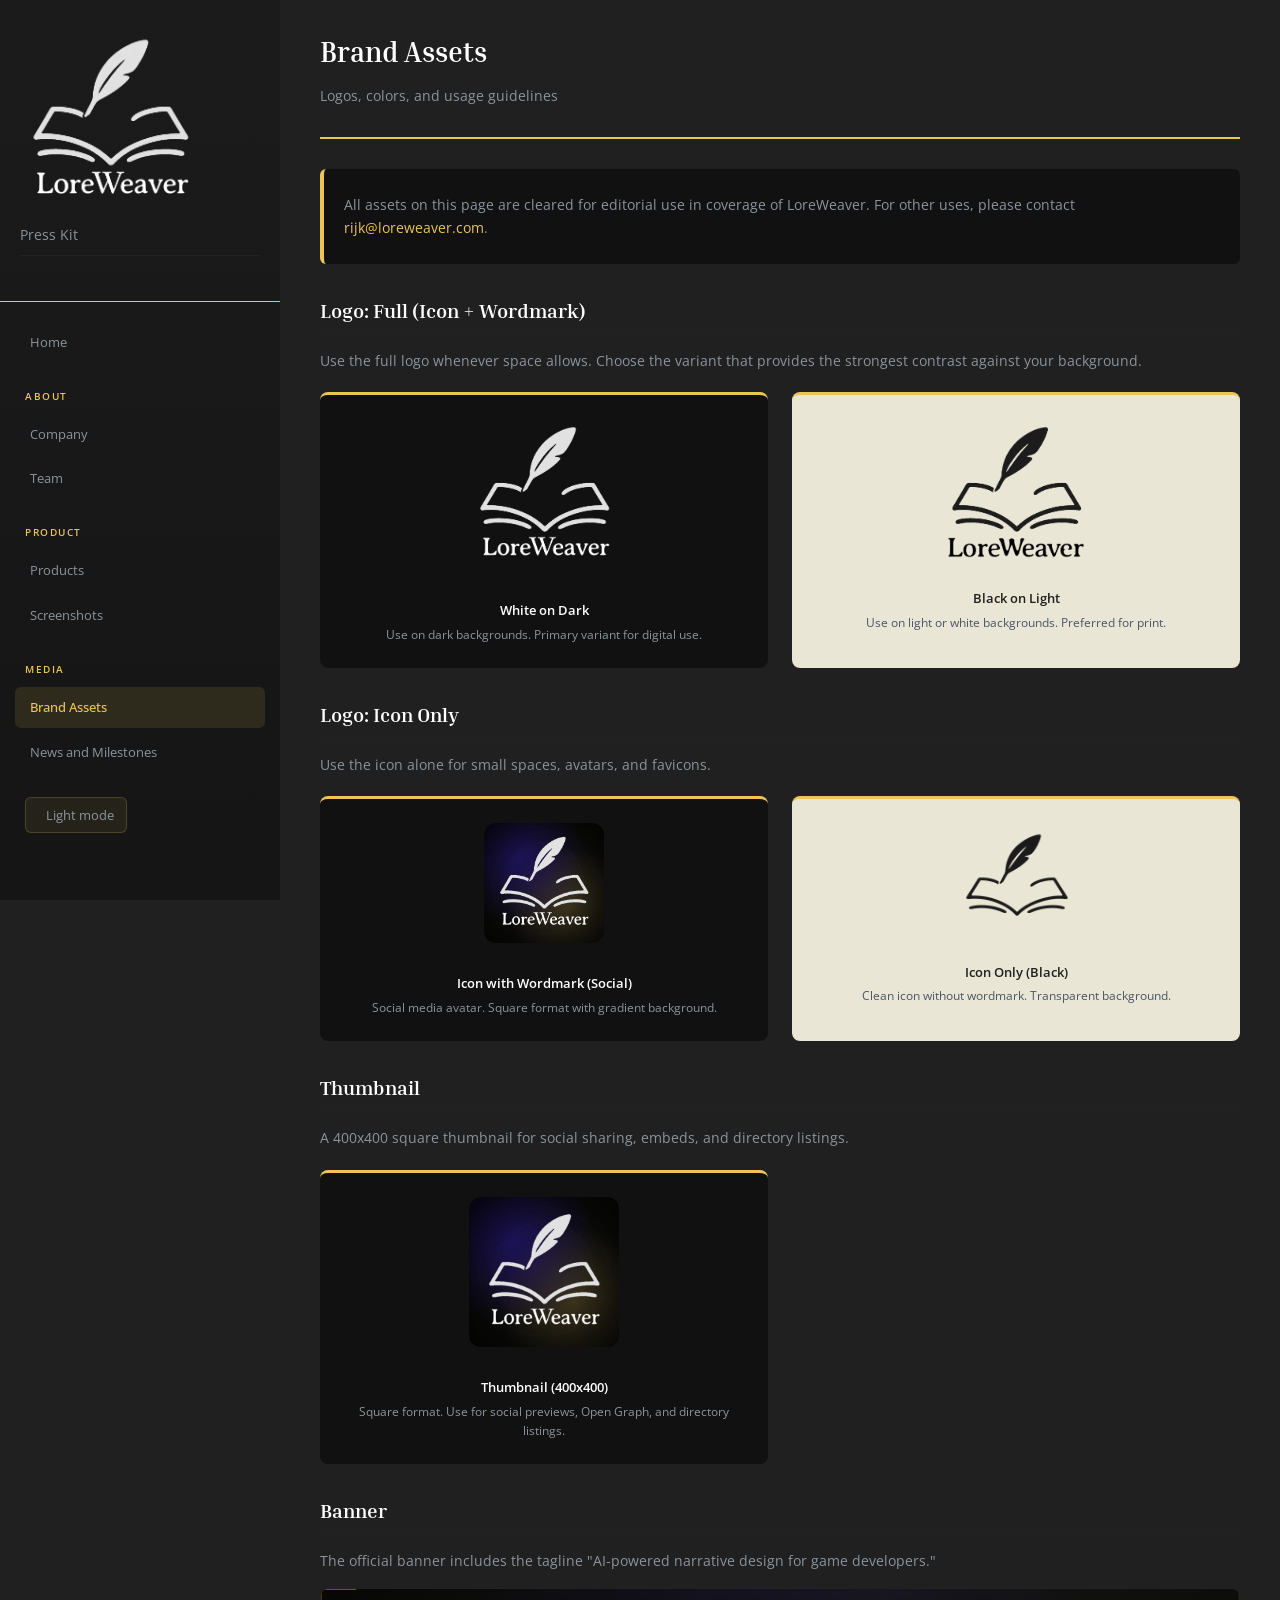
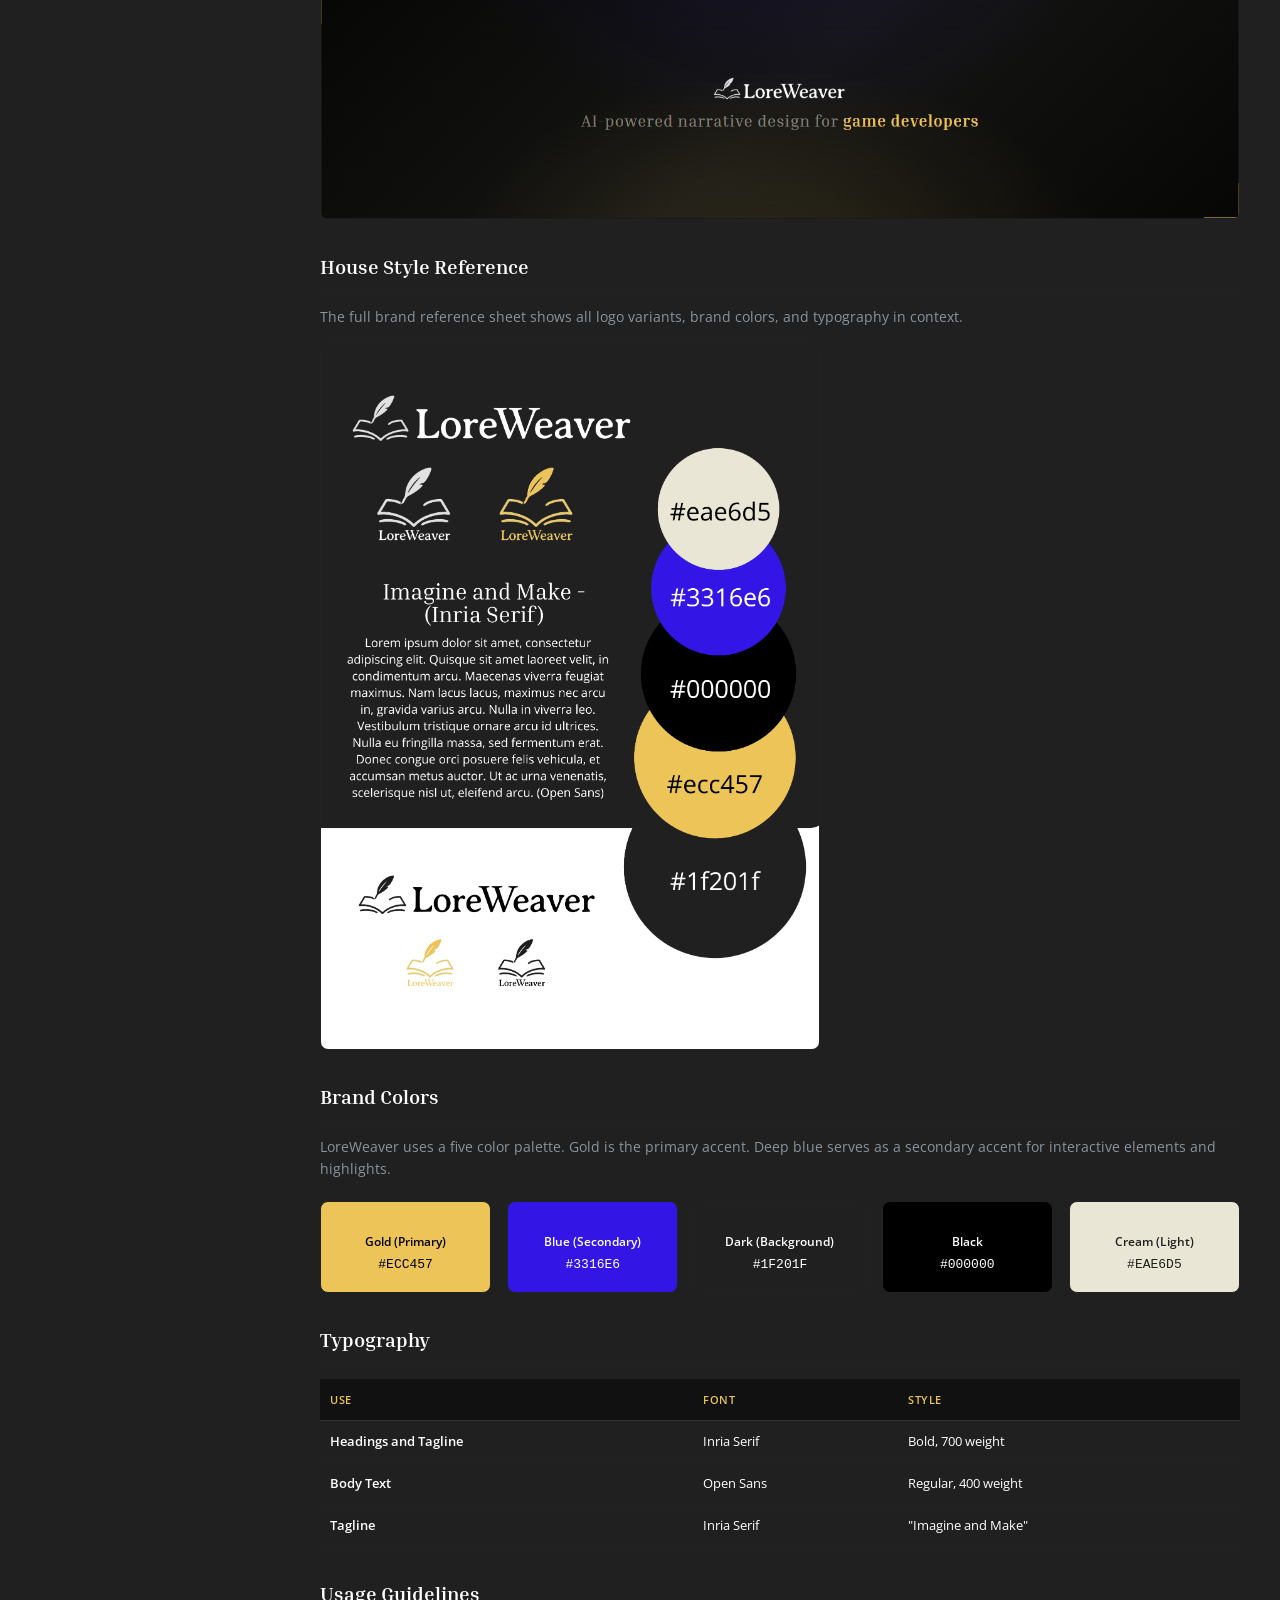
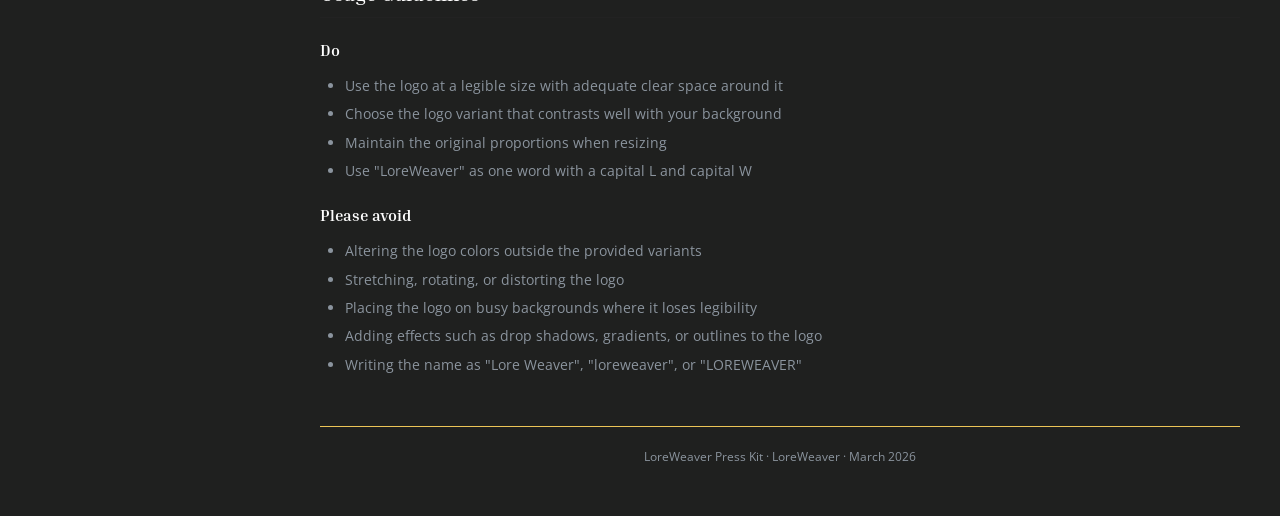
==== commit 786871a1: "Rename GrimmWyrd Studios to LoreWeaver" ====
--- a/brand-assets.html
+++ b/brand-assets.html
@@ -183,7 +183,7 @@
             </ul>
 
             <div class="page-footer">
-                LoreWeaver Press Kit &middot; GrimmWyrd Studios &middot; March 2026
+                LoreWeaver Press Kit &middot; LoreWeaver &middot; March 2026
             </div>
         </main>
     </div>
